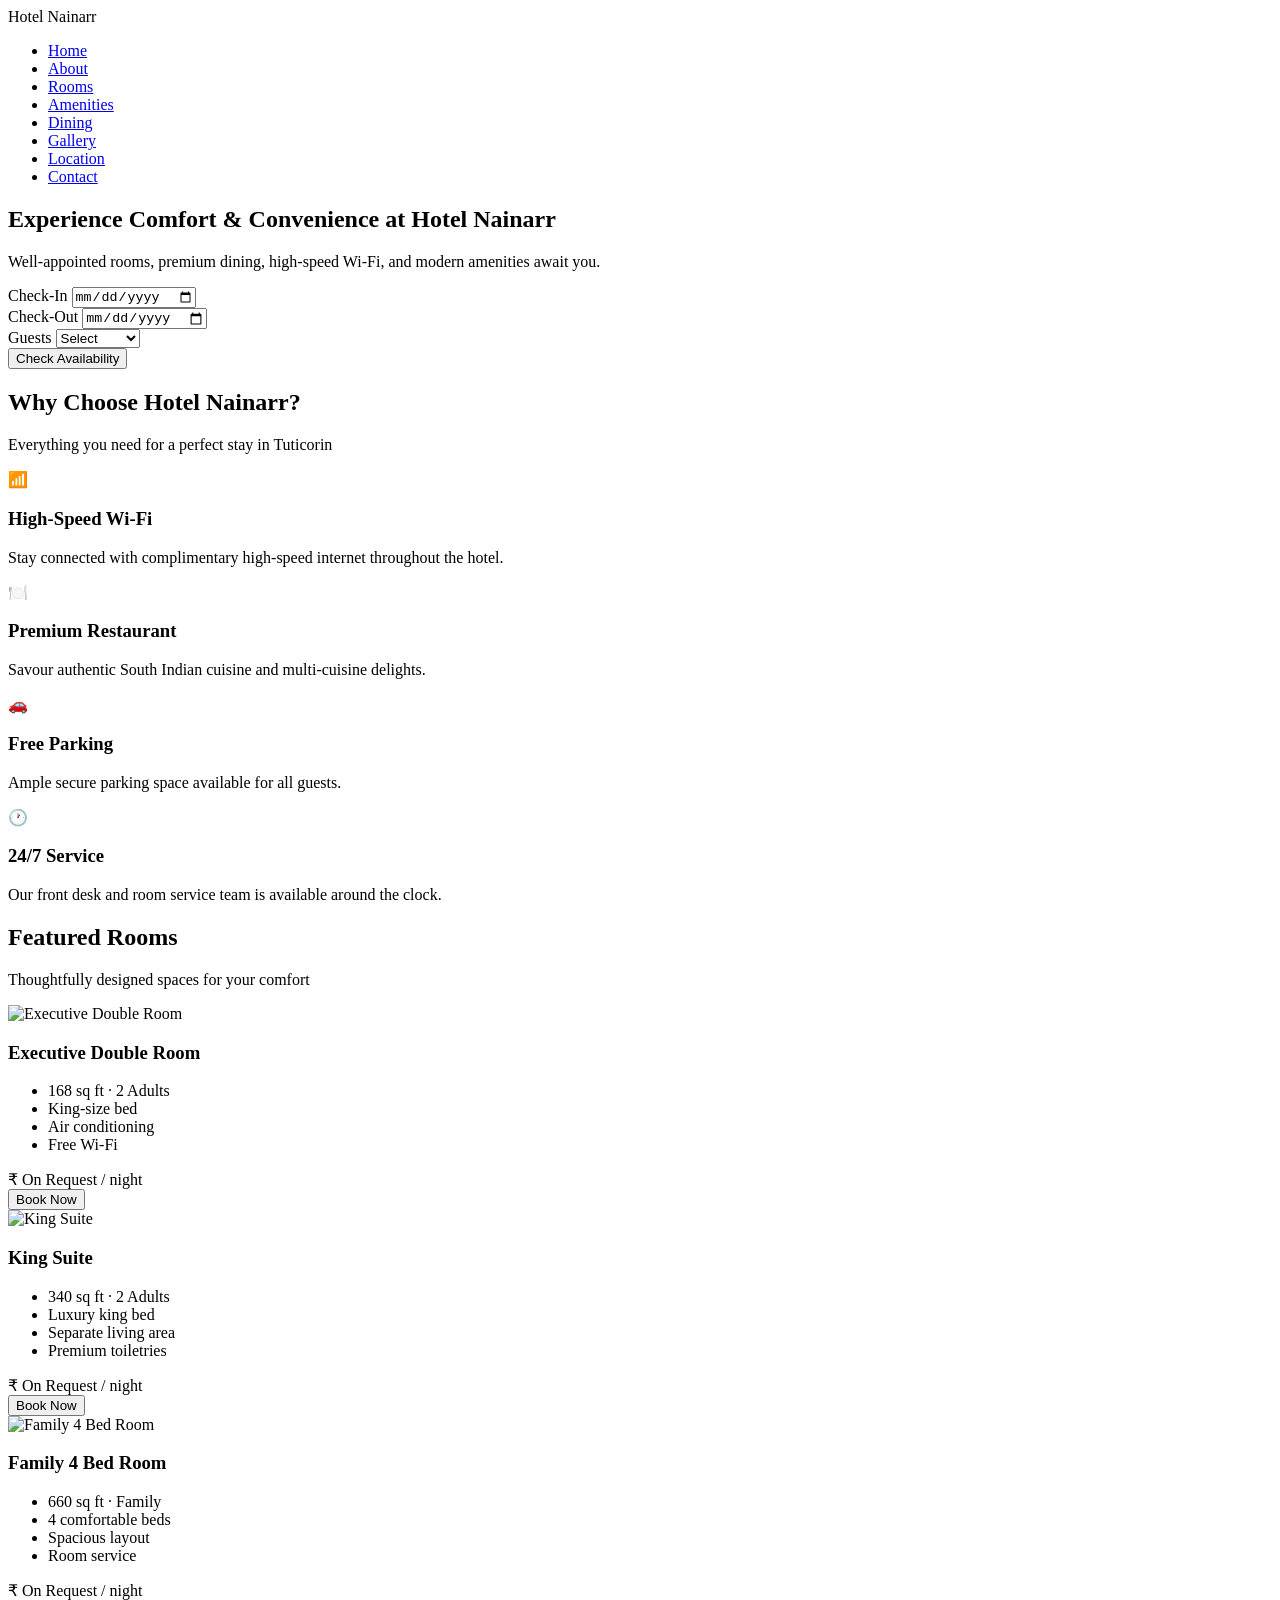
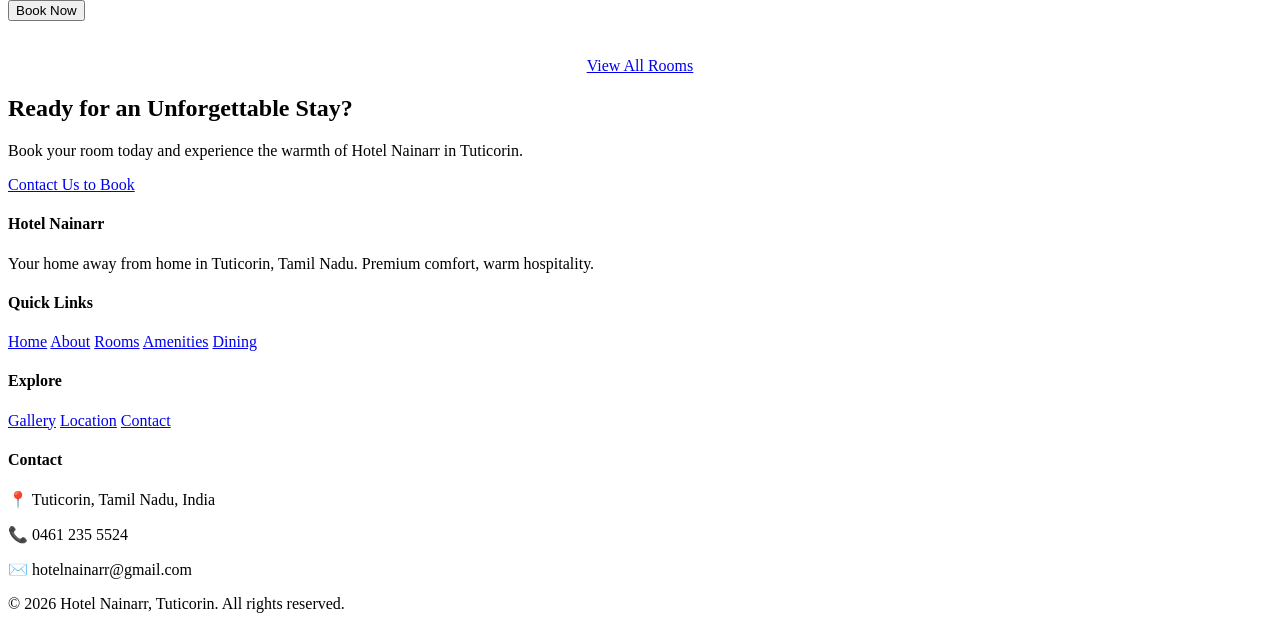
==== index.html @ e7c89f81 "Initial website upload" ====
<!DOCTYPE html>
<html lang="en">
<head>
  <meta charset="UTF-8" />
  <meta name="viewport" content="width=device-width, initial-scale=1.0" />
  <title>Hotel Nainarr – Official Website</title>
  <link rel="stylesheet" href="css/style.css" />
</head>
<body>

  <!-- NAVBAR -->
  <nav class="navbar">
    <div class="logo">Hotel Nainarr</div>
    <div class="hamburger" aria-label="Toggle menu" role="button" tabindex="0">
      <span></span><span></span><span></span>
    </div>
    <ul class="nav-links">
      <li><a href="index.html">Home</a></li>
      <li><a href="about.html">About</a></li>
      <li><a href="rooms.html">Rooms</a></li>
      <li><a href="amenities.html">Amenities</a></li>
      <li><a href="dining.html">Dining</a></li>
      <li><a href="gallery.html">Gallery</a></li>
      <li><a href="location.html">Location</a></li>
      <li><a href="contact.html">Contact</a></li>
    </ul>
  </nav>

  <!-- HERO -->
  <section class="hero">
    <div class="hero-content">
      <h1>Experience Comfort &amp; Convenience at Hotel Nainarr</h1>
      <p>Well-appointed rooms, premium dining, high-speed Wi-Fi, and modern amenities await you.</p>

      <!-- BOOKING FORM -->
      <form class="booking-form" id="bookingForm">
        <div class="form-group">
          <label for="checkin">Check-In</label>
          <input type="date" id="checkin" name="checkin" />
        </div>
        <div class="form-group">
          <label for="checkout">Check-Out</label>
          <input type="date" id="checkout" name="checkout" />
        </div>
        <div class="form-group">
          <label for="guests">Guests</label>
          <select id="guests" name="guests">
            <option value="">Select</option>
            <option value="1">1 Guest</option>
            <option value="2">2 Guests</option>
            <option value="3">3 Guests</option>
            <option value="4">4 Guests</option>
            <option value="5">5+ Guests</option>
          </select>
        </div>
        <button type="submit" class="btn">Check Availability</button>
      </form>
    </div>
  </section>

  <!-- HIGHLIGHTS -->
  <section class="section">
    <div class="section-title">
      <h2>Why Choose Hotel Nainarr?</h2>
      <p>Everything you need for a perfect stay in Tuticorin</p>
      <div class="divider"></div>
    </div>
    <div class="highlights-grid">
      <div class="highlight-card">
        <div class="icon">📶</div>
        <h3>High-Speed Wi-Fi</h3>
        <p>Stay connected with complimentary high-speed internet throughout the hotel.</p>
      </div>
      <div class="highlight-card">
        <div class="icon">🍽️</div>
        <h3>Premium Restaurant</h3>
        <p>Savour authentic South Indian cuisine and multi-cuisine delights.</p>
      </div>
      <div class="highlight-card">
        <div class="icon">🚗</div>
        <h3>Free Parking</h3>
        <p>Ample secure parking space available for all guests.</p>
      </div>
      <div class="highlight-card">
        <div class="icon">🕐</div>
        <h3>24/7 Service</h3>
        <p>Our front desk and room service team is available around the clock.</p>
      </div>
    </div>
  </section>

  <!-- FEATURED ROOMS -->
  <section class="section section-alt">
    <div class="section-title">
      <h2>Featured Rooms</h2>
      <p>Thoughtfully designed spaces for your comfort</p>
      <div class="divider"></div>
    </div>
    <div class="rooms-grid">

      <div class="room-card">
        <img src="images/Executive double room 2.jpg" alt="Executive Double Room" />
        <div class="room-card-body">
          <h3>Executive Double Room</h3>
          <ul class="room-features">
            <li>168 sq ft · 2 Adults</li>
            <li>King-size bed</li>
            <li>Air conditioning</li>
            <li>Free Wi-Fi</li>
          </ul>
          <div class="room-price">₹ On Request <span>/ night</span></div>
          <button class="btn book-now-btn">Book Now</button>
        </div>
      </div>

      <div class="room-card">
        <img src="images/King Suite 1.jpg" alt="King Suite" />
        <div class="room-card-body">
          <h3>King Suite</h3>
          <ul class="room-features">
            <li>340 sq ft · 2 Adults</li>
            <li>Luxury king bed</li>
            <li>Separate living area</li>
            <li>Premium toiletries</li>
          </ul>
          <div class="room-price">₹ On Request <span>/ night</span></div>
          <button class="btn book-now-btn">Book Now</button>
        </div>
      </div>

      <div class="room-card">
        <img src="images/fam bed 1.jpg" alt="Family 4 Bed Room" />
        <div class="room-card-body">
          <h3>Family 4 Bed Room</h3>
          <ul class="room-features">
            <li>660 sq ft · Family</li>
            <li>4 comfortable beds</li>
            <li>Spacious layout</li>
            <li>Room service</li>
          </ul>
          <div class="room-price">₹ On Request <span>/ night</span></div>
          <button class="btn book-now-btn">Book Now</button>
        </div>
      </div>

    </div>
    <div style="text-align:center; margin-top:36px;">
      <a href="rooms.html" class="btn btn-outline">View All Rooms</a>
    </div>
  </section>

  <!-- CTA -->
  <section class="cta-section">
    <h2>Ready for an Unforgettable Stay?</h2>
    <p>Book your room today and experience the warmth of Hotel Nainarr in Tuticorin.</p>
    <a href="contact.html" class="btn">Contact Us to Book</a>
  </section>

  <!-- FOOTER -->
  <footer>
    <div class="footer-grid">
      <div class="footer-col">
        <h4>Hotel Nainarr</h4>
        <p>Your home away from home in Tuticorin, Tamil Nadu. Premium comfort, warm hospitality.</p>
      </div>
      <div class="footer-col">
        <h4>Quick Links</h4>
        <a href="index.html">Home</a>
        <a href="about.html">About</a>
        <a href="rooms.html">Rooms</a>
        <a href="amenities.html">Amenities</a>
        <a href="dining.html">Dining</a>
      </div>
      <div class="footer-col">
        <h4>Explore</h4>
        <a href="gallery.html">Gallery</a>
        <a href="location.html">Location</a>
        <a href="contact.html">Contact</a>
      </div>
      <div class="footer-col">
        <h4>Contact</h4>
        <p>📍 Tuticorin, Tamil Nadu, India</p>
        <p>📞 0461 235 5524</p>
        <p>✉️ hotelnainarr@gmail.com</p>
      </div>
    </div>
    <div class="footer-bottom">
      <p>&copy; 2026 Hotel Nainarr, Tuticorin. All rights reserved.</p>
    </div>
  </footer>

  <script src="js/script.js"></script>
</body>
</html>
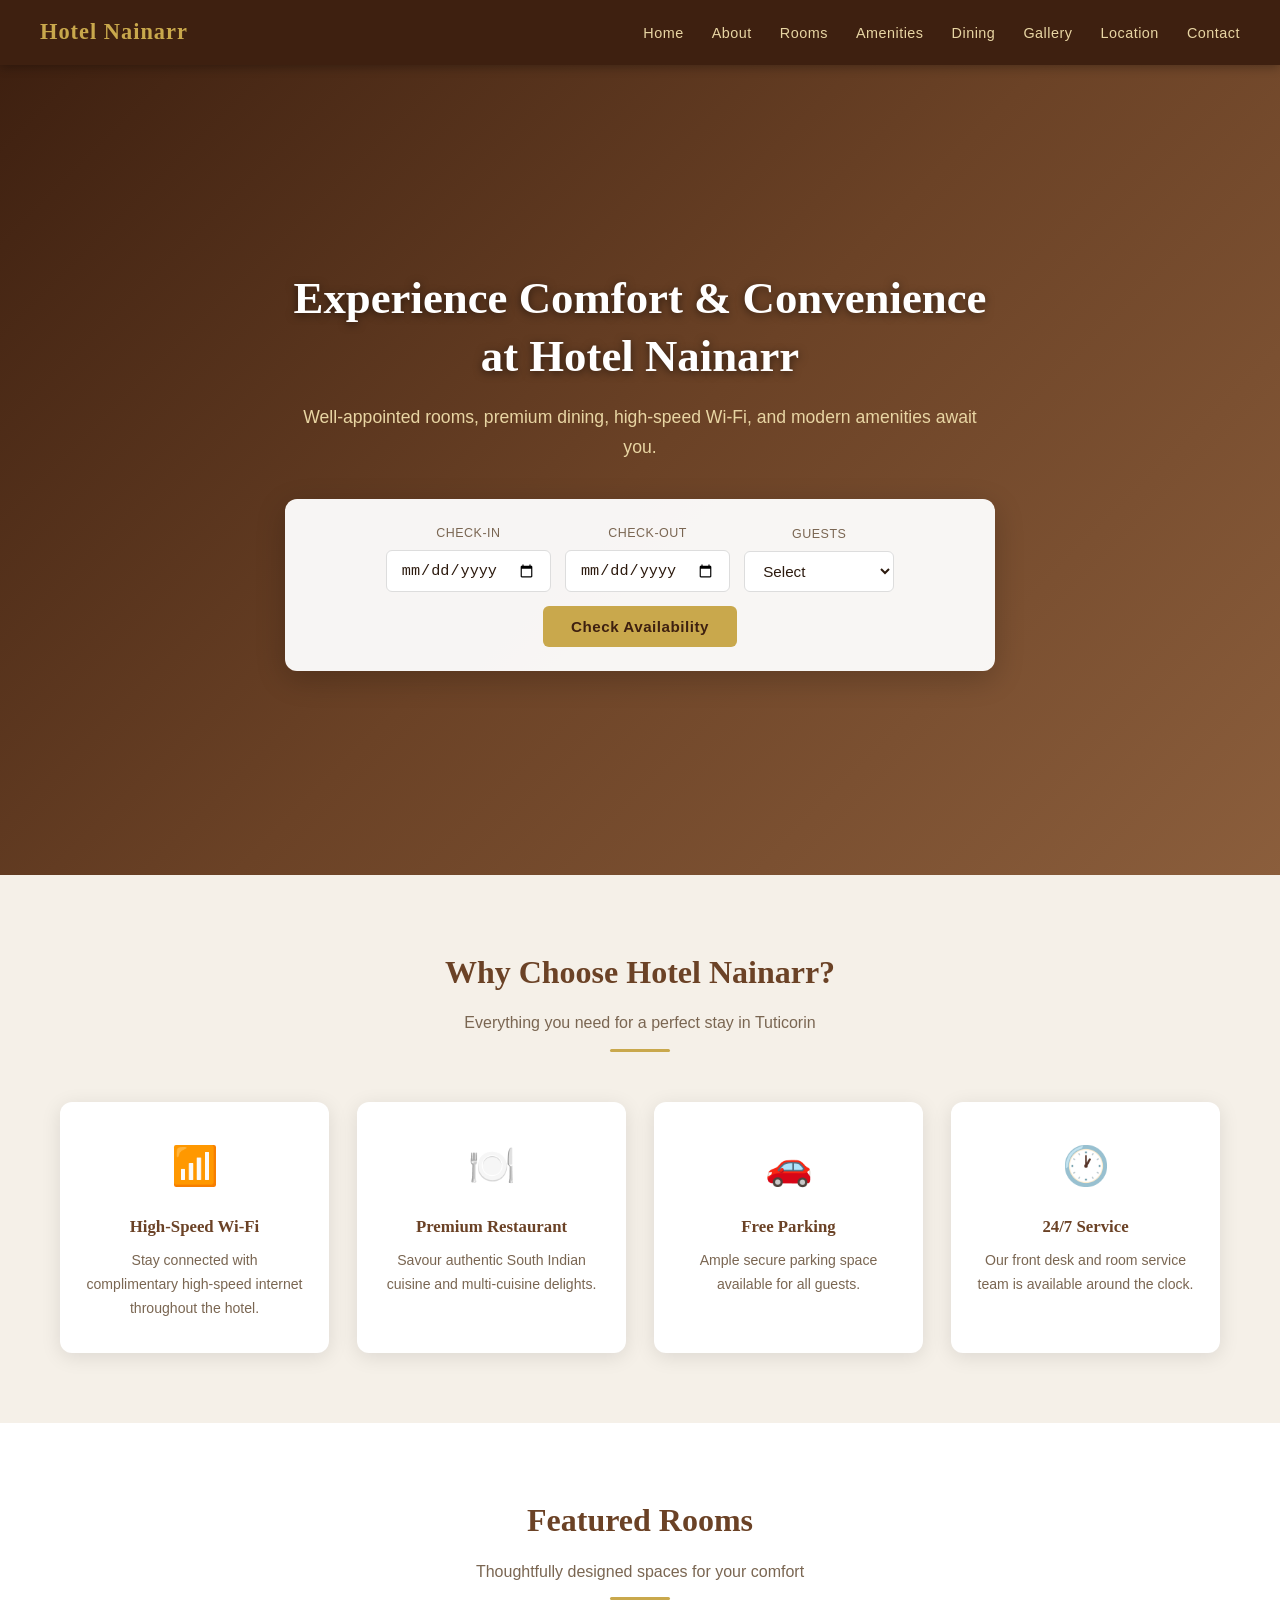
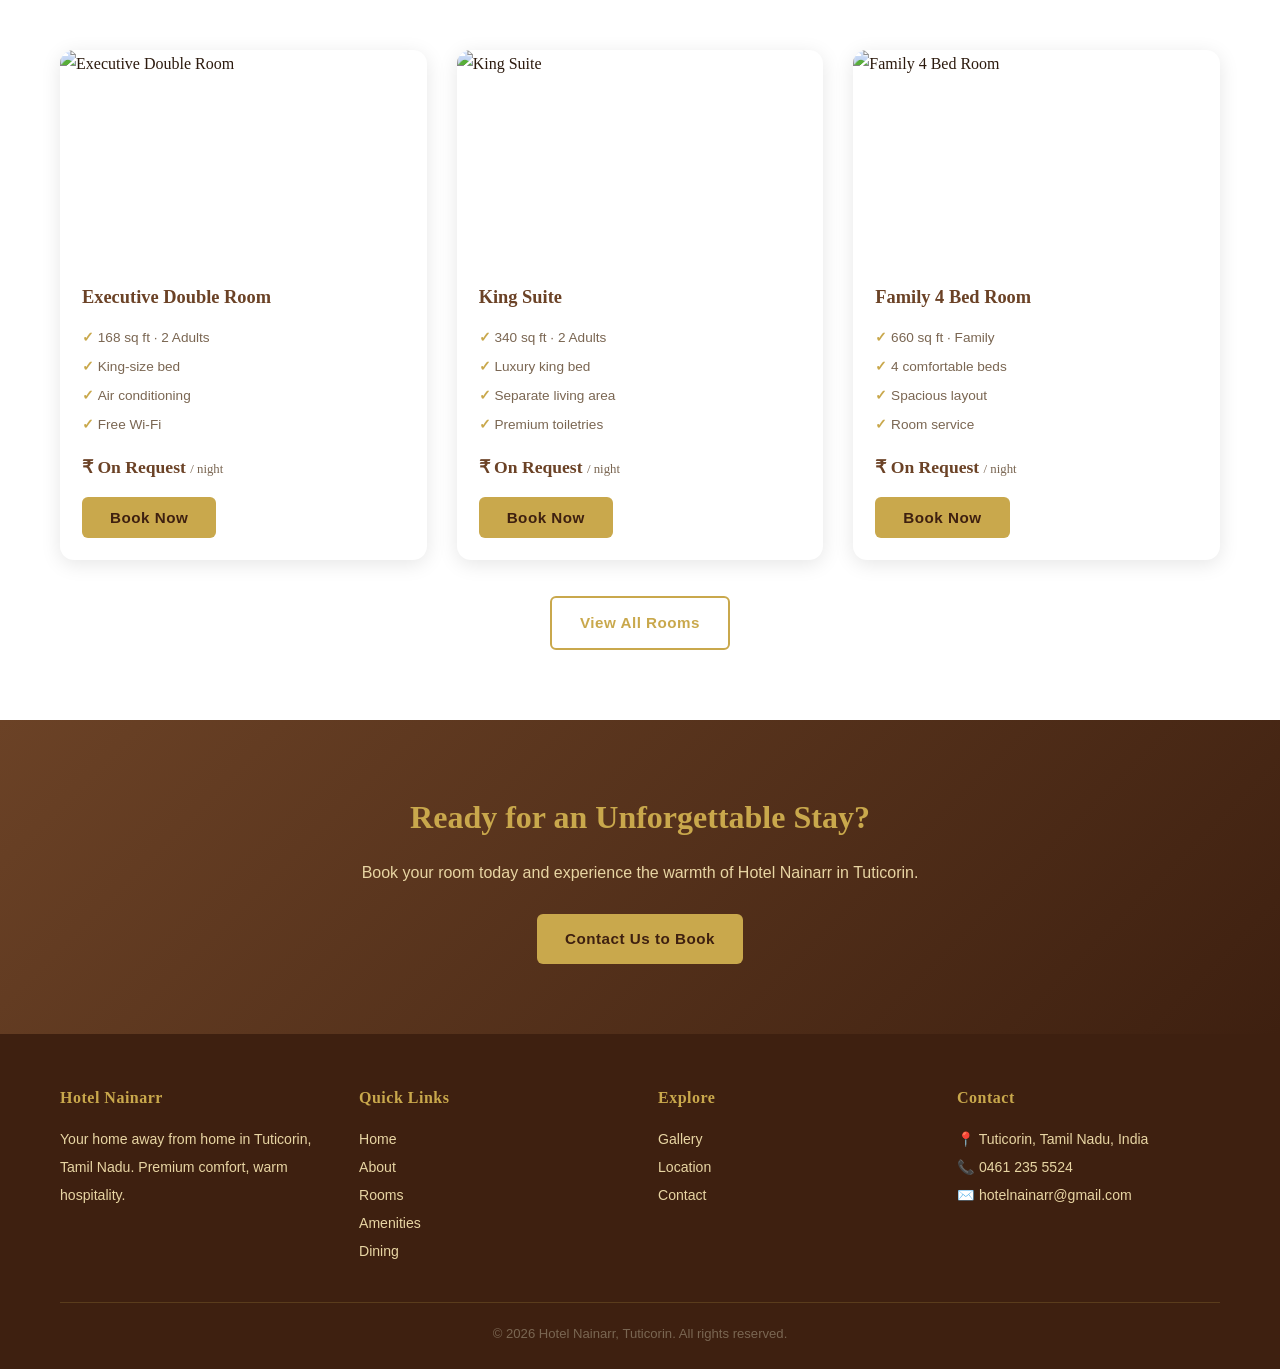
==== commit df48a36c: "Update index.html" ====
--- a/index.html
+++ b/index.html
@@ -4,7 +4,7 @@
   <meta charset="UTF-8" />
   <meta name="viewport" content="width=device-width, initial-scale=1.0" />
   <title>Hotel Nainarr – Official Website</title>
-  <link rel="stylesheet" href="css/style.css" />
+  <link rel="stylesheet" href="style.css" />
 </head>
 <body>
 
@@ -99,7 +99,7 @@
     <div class="rooms-grid">
 
       <div class="room-card">
-        <img src="images/Executive double room 2.jpg" alt="Executive Double Room" />
+        <img src="images/executive-double-2.jpg" alt="Executive Double Room" />
         <div class="room-card-body">
           <h3>Executive Double Room</h3>
           <ul class="room-features">
@@ -114,7 +114,7 @@
       </div>
 
       <div class="room-card">
-        <img src="images/King Suite 1.jpg" alt="King Suite" />
+        <img src="images/king-suite-1.jpg" alt="King Suite" />
         <div class="room-card-body">
           <h3>King Suite</h3>
           <ul class="room-features">
@@ -129,7 +129,7 @@
       </div>
 
       <div class="room-card">
-        <img src="images/fam bed 1.jpg" alt="Family 4 Bed Room" />
+        <img src="images/family-bed-1.jpg" alt="Family 4 Bed Room" />
         <div class="room-card-body">
           <h3>Family 4 Bed Room</h3>
           <ul class="room-features">
--- a/style.css
+++ b/style.css
@@ -0,0 +1,778 @@
+/* ===== RESET & BASE ===== */
+* {
+  margin: 0;
+  padding: 0;
+  box-sizing: border-box;
+}
+
+:root {
+  --beige: #f5f0e8;
+  --white: #ffffff;
+  --brown: #6b4226;
+  --dark-brown: #3e2010;
+  --gold: #c9a84c;
+  --light-gold: #e8d5a3;
+  --text-dark: #2c1a0e;
+  --text-muted: #7a6652;
+  --shadow: 0 4px 20px rgba(0,0,0,0.1);
+}
+
+html {
+  scroll-behavior: smooth;
+}
+
+body {
+  font-family: 'Georgia', serif;
+  background-color: var(--beige);
+  color: var(--text-dark);
+  line-height: 1.7;
+}
+
+a {
+  text-decoration: none;
+  color: inherit;
+}
+
+img {
+  width: 100%;
+  display: block;
+}
+
+/* ===== NAVBAR ===== */
+.navbar {
+  position: sticky;
+  top: 0;
+  z-index: 1000;
+  background-color: var(--dark-brown);
+  padding: 0 40px;
+  display: flex;
+  align-items: center;
+  justify-content: space-between;
+  height: 65px;
+  box-shadow: 0 2px 10px rgba(0,0,0,0.3);
+}
+
+.navbar .logo {
+  font-size: 1.4rem;
+  font-weight: bold;
+  color: var(--gold);
+  letter-spacing: 1px;
+}
+
+.nav-links {
+  list-style: none;
+  display: flex;
+  gap: 28px;
+}
+
+.nav-links a {
+  color: var(--light-gold);
+  font-size: 0.9rem;
+  letter-spacing: 0.5px;
+  transition: color 0.3s;
+  font-family: 'Arial', sans-serif;
+}
+
+.nav-links a:hover,
+.nav-links a.active {
+  color: var(--gold);
+}
+
+.hamburger {
+  display: none;
+  flex-direction: column;
+  cursor: pointer;
+  gap: 5px;
+}
+
+.hamburger span {
+  width: 25px;
+  height: 2px;
+  background: var(--gold);
+  border-radius: 2px;
+  transition: all 0.3s;
+}
+
+/* ===== HERO ===== */
+.hero {
+  position: relative;
+  height: 90vh;
+  min-height: 500px;
+  background: linear-gradient(135deg, #3e2010 0%, #6b4226 50%, #8b5e3c 100%);
+  display: flex;
+  align-items: center;
+  justify-content: center;
+  text-align: center;
+  overflow: hidden;
+}
+
+.hero::before {
+  content: '';
+  position: absolute;
+  inset: 0;
+  background: url('https://content.skyscnr.com/available/975918945/975918945_WxH.jpg') center/cover no-repeat;
+  opacity: 0.35;
+}
+
+.hero-content {
+  position: relative;
+  z-index: 1;
+  max-width: 750px;
+  padding: 20px;
+}
+
+.hero-content h1 {
+  font-size: 2.8rem;
+  color: var(--white);
+  line-height: 1.3;
+  margin-bottom: 18px;
+  text-shadow: 0 2px 8px rgba(0,0,0,0.5);
+}
+
+.hero-content p {
+  font-size: 1.1rem;
+  color: var(--light-gold);
+  margin-bottom: 36px;
+  font-family: 'Arial', sans-serif;
+}
+
+/* ===== BOOKING FORM ===== */
+.booking-form {
+  background: rgba(255,255,255,0.95);
+  border-radius: 12px;
+  padding: 24px 28px;
+  display: flex;
+  flex-wrap: wrap;
+  gap: 14px;
+  align-items: flex-end;
+  justify-content: center;
+  box-shadow: 0 8px 30px rgba(0,0,0,0.2);
+}
+
+.form-group {
+  display: flex;
+  flex-direction: column;
+  gap: 6px;
+  min-width: 150px;
+}
+
+.form-group label {
+  font-size: 0.78rem;
+  font-family: 'Arial', sans-serif;
+  color: var(--text-muted);
+  text-transform: uppercase;
+  letter-spacing: 0.5px;
+}
+
+.form-group input,
+.form-group select {
+  padding: 10px 14px;
+  border: 1px solid #ddd;
+  border-radius: 6px;
+  font-size: 0.95rem;
+  color: var(--text-dark);
+  background: var(--white);
+  outline: none;
+  transition: border-color 0.3s;
+}
+
+.form-group input:focus,
+.form-group select:focus {
+  border-color: var(--gold);
+}
+
+/* ===== BUTTONS ===== */
+.btn {
+  display: inline-block;
+  padding: 12px 28px;
+  background-color: var(--gold);
+  color: var(--dark-brown);
+  border: none;
+  border-radius: 6px;
+  font-size: 0.95rem;
+  font-weight: bold;
+  cursor: pointer;
+  font-family: 'Arial', sans-serif;
+  letter-spacing: 0.5px;
+  transition: background 0.3s, transform 0.2s;
+}
+
+.btn:hover {
+  background-color: var(--brown);
+  color: var(--white);
+  transform: translateY(-2px);
+}
+
+.btn-outline {
+  background: transparent;
+  border: 2px solid var(--gold);
+  color: var(--gold);
+}
+
+.btn-outline:hover {
+  background: var(--gold);
+  color: var(--dark-brown);
+}
+
+/* ===== SECTION COMMON ===== */
+.section {
+  padding: 70px 60px;
+}
+
+.section-alt {
+  background-color: var(--white);
+}
+
+.section-title {
+  text-align: center;
+  margin-bottom: 50px;
+}
+
+.section-title h2 {
+  font-size: 2rem;
+  color: var(--brown);
+  margin-bottom: 10px;
+}
+
+.section-title p {
+  color: var(--text-muted);
+  font-family: 'Arial', sans-serif;
+  font-size: 1rem;
+}
+
+.section-title .divider {
+  width: 60px;
+  height: 3px;
+  background: var(--gold);
+  margin: 12px auto 0;
+  border-radius: 2px;
+}
+
+/* ===== HIGHLIGHTS ===== */
+.highlights-grid {
+  display: grid;
+  grid-template-columns: repeat(auto-fit, minmax(200px, 1fr));
+  gap: 28px;
+}
+
+.highlight-card {
+  background: var(--white);
+  border-radius: 12px;
+  padding: 32px 24px;
+  text-align: center;
+  box-shadow: var(--shadow);
+  transition: transform 0.3s;
+}
+
+.highlight-card:hover {
+  transform: translateY(-6px);
+}
+
+.highlight-card .icon {
+  font-size: 2.4rem;
+  margin-bottom: 14px;
+}
+
+.highlight-card h3 {
+  font-size: 1.05rem;
+  color: var(--brown);
+  margin-bottom: 8px;
+}
+
+.highlight-card p {
+  font-size: 0.88rem;
+  color: var(--text-muted);
+  font-family: 'Arial', sans-serif;
+}
+
+/* ===== ROOM CARDS ===== */
+.rooms-grid {
+  display: grid;
+  grid-template-columns: repeat(auto-fit, minmax(280px, 1fr));
+  gap: 30px;
+}
+
+.room-card {
+  background: var(--white);
+  border-radius: 14px;
+  overflow: hidden;
+  box-shadow: var(--shadow);
+  transition: transform 0.3s, box-shadow 0.3s;
+}
+
+.room-card:hover {
+  transform: translateY(-6px);
+  box-shadow: 0 10px 30px rgba(0,0,0,0.15);
+}
+
+.room-card img {
+  height: 210px;
+  object-fit: cover;
+}
+
+.room-card-body {
+  padding: 22px;
+}
+
+.room-card-body h3 {
+  font-size: 1.15rem;
+  color: var(--brown);
+  margin-bottom: 10px;
+}
+
+.room-features {
+  list-style: none;
+  margin-bottom: 14px;
+}
+
+.room-features li {
+  font-size: 0.85rem;
+  color: var(--text-muted);
+  font-family: 'Arial', sans-serif;
+  padding: 3px 0;
+}
+
+.room-features li::before {
+  content: '✓ ';
+  color: var(--gold);
+  font-weight: bold;
+}
+
+.room-price {
+  font-size: 1.1rem;
+  color: var(--brown);
+  font-weight: bold;
+  margin-bottom: 14px;
+}
+
+.room-price span {
+  font-size: 0.8rem;
+  color: var(--text-muted);
+  font-weight: normal;
+}
+
+/* ===== AMENITIES ===== */
+.amenities-grid {
+  display: grid;
+  grid-template-columns: repeat(auto-fit, minmax(160px, 1fr));
+  gap: 24px;
+}
+
+.amenity-item {
+  background: var(--white);
+  border-radius: 12px;
+  padding: 28px 16px;
+  text-align: center;
+  box-shadow: var(--shadow);
+  transition: transform 0.3s;
+}
+
+.amenity-item:hover {
+  transform: translateY(-5px);
+}
+
+.amenity-item .icon {
+  font-size: 2.2rem;
+  margin-bottom: 12px;
+}
+
+.amenity-item p {
+  font-size: 0.9rem;
+  color: var(--brown);
+  font-family: 'Arial', sans-serif;
+  font-weight: bold;
+}
+
+/* ===== GALLERY ===== */
+.gallery-grid {
+  display: grid;
+  grid-template-columns: repeat(auto-fit, minmax(260px, 1fr));
+  gap: 16px;
+}
+
+.gallery-grid img {
+  height: 220px;
+  object-fit: cover;
+  border-radius: 10px;
+  transition: transform 0.3s, opacity 0.3s;
+  cursor: pointer;
+}
+
+.gallery-grid img:hover {
+  transform: scale(1.03);
+  opacity: 0.9;
+}
+
+/* ===== DINING ===== */
+.dining-grid {
+  display: grid;
+  grid-template-columns: repeat(auto-fit, minmax(300px, 1fr));
+  gap: 30px;
+}
+
+.dining-card {
+  background: var(--white);
+  border-radius: 14px;
+  overflow: hidden;
+  box-shadow: var(--shadow);
+}
+
+.dining-card img {
+  height: 220px;
+  object-fit: cover;
+}
+
+.dining-card-body {
+  padding: 22px;
+}
+
+.dining-card-body h3 {
+  font-size: 1.2rem;
+  color: var(--brown);
+  margin-bottom: 10px;
+}
+
+.dining-card-body p {
+  font-size: 0.9rem;
+  color: var(--text-muted);
+  font-family: 'Arial', sans-serif;
+}
+
+/* ===== ABOUT ===== */
+.about-grid {
+  display: grid;
+  grid-template-columns: 1fr 1fr;
+  gap: 50px;
+  align-items: center;
+}
+
+.about-img img {
+  border-radius: 14px;
+  height: 400px;
+  object-fit: cover;
+  box-shadow: var(--shadow);
+}
+
+.about-text h2 {
+  font-size: 1.9rem;
+  color: var(--brown);
+  margin-bottom: 16px;
+}
+
+.about-text p {
+  font-size: 0.95rem;
+  color: var(--text-muted);
+  font-family: 'Arial', sans-serif;
+  margin-bottom: 14px;
+}
+
+.mv-grid {
+  display: grid;
+  grid-template-columns: 1fr 1fr;
+  gap: 28px;
+  margin-top: 20px;
+}
+
+.mv-card {
+  background: var(--beige);
+  border-left: 4px solid var(--gold);
+  padding: 20px;
+  border-radius: 0 10px 10px 0;
+}
+
+.mv-card h3 {
+  color: var(--brown);
+  margin-bottom: 8px;
+  font-size: 1.05rem;
+}
+
+.mv-card p {
+  font-size: 0.88rem;
+  color: var(--text-muted);
+  font-family: 'Arial', sans-serif;
+}
+
+/* ===== LOCATION ===== */
+.map-container {
+  border-radius: 14px;
+  overflow: hidden;
+  box-shadow: var(--shadow);
+  margin-bottom: 40px;
+}
+
+.map-container iframe {
+  width: 100%;
+  height: 420px;
+  border: none;
+}
+
+.attractions-grid {
+  display: grid;
+  grid-template-columns: repeat(auto-fit, minmax(220px, 1fr));
+  gap: 20px;
+}
+
+.attraction-item {
+  background: var(--white);
+  border-radius: 10px;
+  padding: 20px;
+  box-shadow: var(--shadow);
+  border-top: 3px solid var(--gold);
+}
+
+.attraction-item h4 {
+  color: var(--brown);
+  margin-bottom: 6px;
+}
+
+.attraction-item p {
+  font-size: 0.85rem;
+  color: var(--text-muted);
+  font-family: 'Arial', sans-serif;
+}
+
+/* ===== CONTACT ===== */
+.contact-grid {
+  display: grid;
+  grid-template-columns: 1fr 1fr;
+  gap: 50px;
+}
+
+.contact-info h3 {
+  font-size: 1.4rem;
+  color: var(--brown);
+  margin-bottom: 20px;
+}
+
+.contact-detail {
+  display: flex;
+  align-items: flex-start;
+  gap: 14px;
+  margin-bottom: 20px;
+}
+
+.contact-detail .icon {
+  font-size: 1.4rem;
+  color: var(--gold);
+  min-width: 30px;
+}
+
+.contact-detail p {
+  font-size: 0.92rem;
+  color: var(--text-muted);
+  font-family: 'Arial', sans-serif;
+}
+
+.contact-form {
+  background: var(--white);
+  padding: 36px;
+  border-radius: 14px;
+  box-shadow: var(--shadow);
+}
+
+.contact-form h3 {
+  font-size: 1.4rem;
+  color: var(--brown);
+  margin-bottom: 24px;
+}
+
+.contact-form .form-group {
+  margin-bottom: 18px;
+  min-width: unset;
+  width: 100%;
+}
+
+.contact-form input,
+.contact-form textarea {
+  width: 100%;
+  padding: 12px 16px;
+  border: 1px solid #ddd;
+  border-radius: 8px;
+  font-size: 0.95rem;
+  font-family: 'Arial', sans-serif;
+  color: var(--text-dark);
+  outline: none;
+  transition: border-color 0.3s;
+  background: var(--beige);
+}
+
+.contact-form input:focus,
+.contact-form textarea:focus {
+  border-color: var(--gold);
+  background: var(--white);
+}
+
+.contact-form textarea {
+  resize: vertical;
+  min-height: 130px;
+}
+
+/* ===== PAGE HERO (inner pages) ===== */
+.page-hero {
+  background: linear-gradient(135deg, var(--dark-brown), var(--brown));
+  padding: 70px 60px;
+  text-align: center;
+  color: var(--white);
+}
+
+.page-hero h1 {
+  font-size: 2.4rem;
+  color: var(--gold);
+  margin-bottom: 10px;
+}
+
+.page-hero p {
+  font-size: 1rem;
+  color: var(--light-gold);
+  font-family: 'Arial', sans-serif;
+}
+
+/* ===== FOOTER ===== */
+footer {
+  background-color: var(--dark-brown);
+  color: var(--light-gold);
+  padding: 50px 60px 24px;
+}
+
+.footer-grid {
+  display: grid;
+  grid-template-columns: repeat(auto-fit, minmax(200px, 1fr));
+  gap: 36px;
+  margin-bottom: 36px;
+}
+
+.footer-col h4 {
+  color: var(--gold);
+  font-size: 1rem;
+  margin-bottom: 14px;
+  letter-spacing: 0.5px;
+}
+
+.footer-col p,
+.footer-col a {
+  font-size: 0.88rem;
+  color: var(--light-gold);
+  font-family: 'Arial', sans-serif;
+  line-height: 2;
+  display: block;
+  transition: color 0.3s;
+}
+
+.footer-col a:hover {
+  color: var(--gold);
+}
+
+.footer-bottom {
+  border-top: 1px solid rgba(201,168,76,0.2);
+  padding-top: 20px;
+  text-align: center;
+  font-size: 0.82rem;
+  color: var(--text-muted);
+  font-family: 'Arial', sans-serif;
+}
+
+/* ===== CTA SECTION ===== */
+.cta-section {
+  background: linear-gradient(135deg, var(--brown), var(--dark-brown));
+  padding: 70px 60px;
+  text-align: center;
+  color: var(--white);
+}
+
+.cta-section h2 {
+  font-size: 2rem;
+  color: var(--gold);
+  margin-bottom: 14px;
+}
+
+.cta-section p {
+  font-size: 1rem;
+  color: var(--light-gold);
+  margin-bottom: 28px;
+  font-family: 'Arial', sans-serif;
+}
+
+/* ===== RESPONSIVE ===== */
+@media (max-width: 900px) {
+  .about-grid,
+  .contact-grid {
+    grid-template-columns: 1fr;
+  }
+
+  .mv-grid {
+    grid-template-columns: 1fr;
+  }
+
+  .about-img img {
+    height: 280px;
+  }
+}
+
+@media (max-width: 768px) {
+  .navbar {
+    padding: 0 20px;
+  }
+
+  .nav-links {
+    display: none;
+    flex-direction: column;
+    position: absolute;
+    top: 65px;
+    left: 0;
+    right: 0;
+    background: var(--dark-brown);
+    padding: 20px;
+    gap: 16px;
+  }
+
+  .nav-links.open {
+    display: flex;
+  }
+
+  .hamburger {
+    display: flex;
+  }
+
+  .hero-content h1 {
+    font-size: 1.9rem;
+  }
+
+  .section {
+    padding: 50px 20px;
+  }
+
+  .page-hero {
+    padding: 50px 20px;
+  }
+
+  .page-hero h1 {
+    font-size: 1.8rem;
+  }
+
+  footer {
+    padding: 40px 20px 20px;
+  }
+
+  .cta-section {
+    padding: 50px 20px;
+  }
+
+  .booking-form {
+    flex-direction: column;
+    align-items: stretch;
+  }
+
+  .form-group {
+    min-width: unset;
+  }
+}
+
+@media (max-width: 480px) {
+  .hero-content h1 {
+    font-size: 1.5rem;
+  }
+
+  .section-title h2 {
+    font-size: 1.6rem;
+  }
+}
